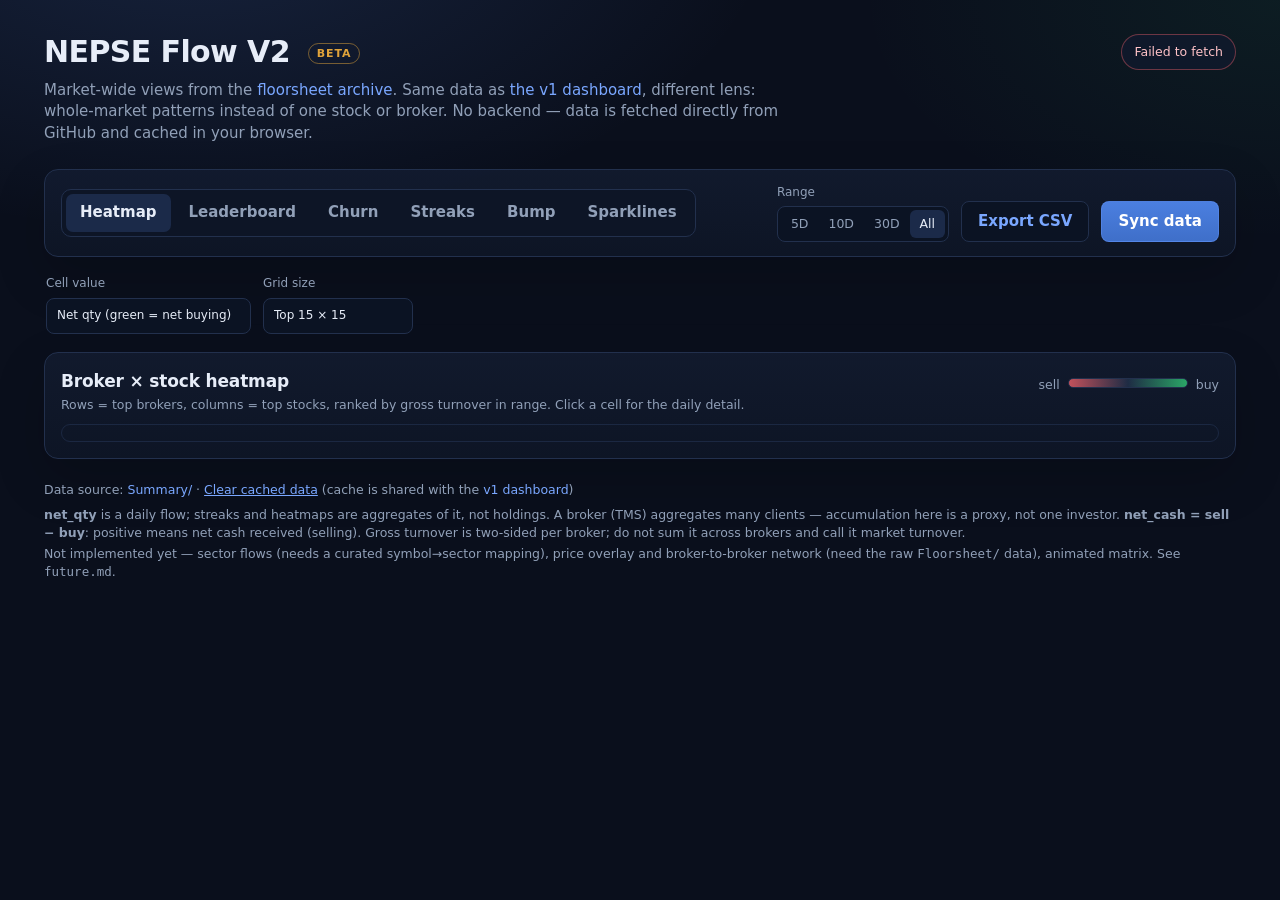
==== V2/index.html @ b1281e2b "Add V2 market-wide dashboard Heatmap, leaderboard, churn scatter, streaks, bump chart, sparklines, C" ====
<!doctype html>
<html lang="en">
<head>
  <meta charset="utf-8">
  <meta name="viewport" content="width=device-width, initial-scale=1">
  <title>NEPSE Flow V2 — Market-wide views</title>
  <meta name="description" content="Broker × stock heatmap, buyer/seller leaderboard, churn scatter, streaks, bump chart and sparklines from the NEPSE floorsheet archive. Static site, no backend.">
  <link rel="stylesheet" href="style.css">
</head>
<body>
  <header class="site-header">
    <div>
      <h1>NEPSE Flow V2 <span class="beta">beta</span></h1>
      <p class="subtitle">
        Market-wide views from the
        <a href="https://github.com/jagdishsah126/nepse-floorsheet-archive" target="_blank" rel="noopener">floorsheet archive</a>.
        Same data as <a href="../">the v1 dashboard</a>, different lens: whole-market patterns instead of one stock or broker.
        No backend — data is fetched directly from GitHub and cached in your browser.
      </p>
    </div>
    <div id="status" class="status">Starting…</div>
  </header>

  <main>
    <section class="toolbar panel">
      <div class="tabs" role="tablist" aria-label="View">
        <button class="tab active" data-view="heatmap" role="tab" aria-selected="true">Heatmap</button>
        <button class="tab" data-view="leaderboard" role="tab" aria-selected="false">Leaderboard</button>
        <button class="tab" data-view="churn" role="tab" aria-selected="false">Churn</button>
        <button class="tab" data-view="streaks" role="tab" aria-selected="false">Streaks</button>
        <button class="tab" data-view="bump" role="tab" aria-selected="false">Bump</button>
        <button class="tab" data-view="sparklines" role="tab" aria-selected="false">Sparklines</button>
      </div>

      <div class="controls">
        <label class="control">
          <span>Range</span>
          <span class="segmented" id="rangeButtons">
            <button type="button" data-range="5">5D</button>
            <button type="button" data-range="10">10D</button>
            <button type="button" data-range="30">30D</button>
            <button type="button" data-range="all" class="active">All</button>
          </span>
        </label>

        <button id="exportBtn" type="button" class="secondary">Export CSV</button>
        <button id="syncBtn" type="button" class="primary">Sync data</button>
      </div>
    </section>

    <!-- ==================================================================== -->
    <!-- Heatmap: brokers × stocks                                            -->
    <!-- ==================================================================== -->
    <section class="view" id="view-heatmap">
      <div class="view-controls">
        <label class="control">
          <span>Cell value</span>
          <select id="hmMetric">
            <option value="qty" selected>Net qty (green = net buying)</option>
            <option value="cash">Net cash (green = net buying)</option>
          </select>
        </label>
        <label class="control">
          <span>Grid size</span>
          <select id="hmSize">
            <option value="10">Top 10 × 10</option>
            <option value="15" selected>Top 15 × 15</option>
            <option value="20">Top 20 × 20</option>
            <option value="25">Top 25 × 25</option>
          </select>
        </label>
        <span id="hmMeta" class="meta"></span>
      </div>

      <section class="panel card">
        <div class="card-head">
          <div>
            <h2>Broker × stock heatmap</h2>
            <p id="hmHint" class="hint">Rows = top brokers, columns = top stocks, ranked by gross turnover in range. Click a cell for the daily detail.</p>
          </div>
          <div class="legend-scale" aria-hidden="true">
            <span class="hint">sell</span>
            <span class="legend-bar"></span>
            <span class="hint">buy</span>
          </div>
        </div>
        <div class="heatmap-scroll">
          <div id="heatmapGrid" class="heatmap-grid" role="grid" aria-label="Broker by stock net flow"></div>
        </div>
      </section>

      <section class="panel card" id="hmDetail" hidden>
        <div class="card-head">
          <h2 id="hmDetailTitle">Pair detail</h2>
          <button type="button" class="link-button" id="hmDetailClose">Close</button>
        </div>
        <div class="table-wrap short">
          <table id="hmDetailTable">
            <thead></thead>
            <tbody></tbody>
          </table>
        </div>
      </section>
    </section>

    <!-- ==================================================================== -->
    <!-- Leaderboard: net buyers / sellers                                    -->
    <!-- ==================================================================== -->
    <section class="view" id="view-leaderboard" hidden>
      <div class="view-controls">
        <label class="control">
          <span>Measure</span>
          <select id="lbMetric">
            <option value="qty" selected>Net qty</option>
            <option value="cash">Net cash</option>
          </select>
        </label>
        <label class="control">
          <span>Side</span>
          <select id="lbSide">
            <option value="both" selected>Buyers vs sellers</option>
            <option value="buy">Top buyers</option>
            <option value="sell">Top sellers</option>
          </select>
        </label>
        <label class="control">
          <span>Count</span>
          <select id="lbTop">
            <option value="10" selected>Top 10</option>
            <option value="20">Top 20</option>
            <option value="50">Top 50</option>
          </select>
        </label>
        <span id="lbMeta" class="meta"></span>
      </div>

      <section class="panel card">
        <div class="card-head">
          <div>
            <h2 id="lbTitle">Net buyers vs sellers</h2>
            <p id="lbHint" class="hint">Aggregated over the selected range. Green = net buying, red = net selling.</p>
          </div>
        </div>
        <div class="chart-wrap short">
          <canvas id="lbChart" aria-label="Leaderboard chart" role="img"></canvas>
        </div>
      </section>

      <section class="panel card">
        <div class="card-head">
          <h2>All brokers in range</h2>
          <span class="hint">Click a column header to sort.</span>
        </div>
        <div class="table-wrap">
          <table id="lbTable">
            <thead></thead>
            <tbody></tbody>
          </table>
        </div>
      </section>
    </section>

    <!-- ==================================================================== -->
    <!-- Churn scatter                                                        -->
    <!-- ==================================================================== -->
    <section class="view" id="view-churn" hidden>
      <div class="view-controls">
        <label class="control">
          <span>Points</span>
          <select id="chTop">
            <option value="250">Top 250 pairs</option>
            <option value="500" selected>Top 500 pairs</option>
            <option value="1000">Top 1000 pairs</option>
          </select>
        </label>
        <span id="chMeta" class="meta"></span>
      </div>

      <section class="panel card">
        <div class="card-head">
          <div>
            <h2>Churn scatter</h2>
            <p class="hint">
              One bubble per broker-stock pair. X = buy amount, Y = sell amount (log scale).
              Points on the diagonal are round-trips (churn); far from it = directional flow.
              <span class="legend-inline"><span class="dot buy"></span> net cash out (buying)</span>
              <span class="legend-inline"><span class="dot sell"></span> net cash in (selling)</span>
              Bubble size = contracts.
            </p>
          </div>
        </div>
        <div class="chart-wrap tall">
          <canvas id="chChart" aria-label="Churn scatter" role="img"></canvas>
        </div>
      </section>
    </section>

    <!-- ==================================================================== -->
    <!-- Streaks                                                              -->
    <!-- ==================================================================== -->
    <section class="view" id="view-streaks" hidden>
      <div class="view-controls">
        <label class="control">
          <span>Streak side</span>
          <select id="stSide">
            <option value="both" selected>Buying + selling</option>
            <option value="buy">Net-buy streaks</option>
            <option value="sell">Net-sell streaks</option>
          </select>
        </label>
        <label class="control">
          <span>Min length</span>
          <select id="stMin">
            <option value="2" selected>2+ days</option>
            <option value="3">3+ days</option>
            <option value="5">5+ days</option>
          </select>
        </label>
        <label class="control">
          <span>Rows</span>
          <select id="stTop">
            <option value="20" selected>Top 20</option>
            <option value="50">Top 50</option>
          </select>
        </label>
        <span id="stMeta" class="meta"></span>
      </div>

      <section class="panel card">
        <div class="card-head">
          <div>
            <h2>Accumulation / distribution streaks</h2>
            <p id="stHint" class="hint">Broker-stock pairs ranked by consecutive same-sign days in range. The strip shows each day: green = net buy, red = net sell, dark = no trade.</p>
          </div>
        </div>
        <div class="table-wrap">
          <table id="stTable">
            <thead></thead>
            <tbody></tbody>
          </table>
        </div>
      </section>
    </section>

    <!-- ==================================================================== -->
    <!-- Bump chart                                                           -->
    <!-- ==================================================================== -->
    <section class="view" id="view-bump" hidden>
      <div class="view-controls">
        <label class="control">
          <span>Brokers</span>
          <select id="bmTop">
            <option value="5">Top 5</option>
            <option value="10" selected>Top 10</option>
            <option value="15">Top 15</option>
          </select>
        </label>
        <span id="bmMeta" class="meta"></span>
      </div>

      <section class="panel card">
        <div class="card-head">
          <div>
            <h2>Activity leadership by day</h2>
            <p class="hint">Daily rank by gross turnover (rank 1 = most active). Lines show how leadership rotates between TMS members.</p>
          </div>
        </div>
        <div class="chart-wrap tall">
          <canvas id="bmChart" aria-label="Bump chart" role="img"></canvas>
        </div>
      </section>
    </section>

    <!-- ==================================================================== -->
    <!-- Sparklines                                                           -->
    <!-- ==================================================================== -->
    <section class="view" id="view-sparklines" hidden>
      <div class="view-controls">
        <label class="control">
          <span>Context</span>
          <select id="spMode">
            <option value="stock" selected>One stock → its brokers</option>
            <option value="broker">One broker → its stocks</option>
          </select>
        </label>
        <label class="control">
          <span id="spEntityLabel">Stock</span>
          <select id="spEntity" disabled><option>Loading…</option></select>
        </label>
        <label class="control">
          <span>Sort cards by</span>
          <select id="spSort">
            <option value="gross" selected>Gross turnover</option>
            <option value="net">Net qty</option>
          </select>
        </label>
        <span id="spMeta" class="meta"></span>
      </div>

      <section class="panel card">
        <div class="card-head">
          <div>
            <h2>Small multiples</h2>
            <p id="spHint" class="hint">Daily net qty per series, all on one shared scale so magnitudes are comparable. Green = net buy, red = net sell.</p>
          </div>
        </div>
        <div id="spGrid" class="spark-grid"></div>
      </section>
    </section>

    <footer>
      <p>
        Data source:
        <a href="https://github.com/jagdishsah126/nepse-floorsheet-archive/tree/main/Summary" target="_blank" rel="noopener">Summary/</a>
        · <button id="clearCache" type="button" class="link-button">Clear cached data</button>
        (cache is shared with the <a href="../">v1 dashboard</a>)
      </p>
      <p class="hint">
        <strong>net_qty</strong> is a daily flow; streaks and heatmaps are aggregates of it, not holdings.
        A broker (TMS) aggregates many clients — accumulation here is a proxy, not one investor.
        <strong>net_cash = sell − buy</strong>: positive means net cash received (selling).
        Gross turnover is two-sided per broker; do not sum it across brokers and call it market turnover.
      </p>
      <p class="hint">
        Not implemented yet — sector flows (needs a curated symbol→sector mapping),
        price overlay and broker-to-broker network (need the raw <code>Floorsheet/</code> data),
        animated matrix. See <code>future.md</code>.
      </p>
    </footer>
  </main>

  <noscript>This dashboard needs JavaScript enabled.</noscript>

  <script src="../vendor/chart.umd.min.js"></script>
  <script src="../vendor/papaparse.min.js"></script>
  <script src="data.js"></script>
  <script src="app.js"></script>
</body>
</html>
---- V2/style.css ----
/* NEPSE Flow V2 — same theme as v1, plus heatmap / sparkline / streak styles. */

:root {
  color-scheme: dark;
  --bg: #0a0f1c;
  --bg-2: #0e1526;
  --panel: #111a2e;
  --panel-2: #0d1526;
  --border: #22304d;
  --text: #e7edf8;
  --muted: #91a0b8;
  --accent: #5b8def;
  --accent-2: #7aa7ff;
  --green: #2fbf71;
  --red: #e15b64;
  --amber: #e0a33a;
  --radius: 14px;
}

* {
  box-sizing: border-box;
}

html,
body {
  margin: 0;
  padding: 0;
}

body {
  background:
    radial-gradient(900px 500px at 15% -10%, rgba(91, 141, 239, 0.16), transparent 65%),
    radial-gradient(700px 400px at 100% 0%, rgba(47, 191, 113, 0.08), transparent 60%),
    var(--bg);
  color: var(--text);
  font-family: Inter, ui-sans-serif, system-ui, -apple-system, "Segoe UI", Roboto, "Helvetica Neue", Arial, sans-serif;
  font-size: 15px;
  line-height: 1.45;
  min-height: 100vh;
}

a {
  color: var(--accent-2);
  text-decoration: none;
}

a:hover {
  text-decoration: underline;
}

.site-header {
  max-width: 1240px;
  margin: 0 auto;
  padding: 30px 24px 10px;
  display: flex;
  align-items: flex-start;
  justify-content: space-between;
  gap: 20px;
}

h1 {
  margin: 0;
  font-size: clamp(22px, 3vw, 30px);
  letter-spacing: -0.02em;
}

.beta {
  display: inline-block;
  vertical-align: middle;
  margin-left: 8px;
  padding: 2px 8px;
  border: 1px solid rgba(224, 163, 58, 0.5);
  border-radius: 999px;
  color: var(--amber);
  font-size: 11px;
  font-weight: 700;
  letter-spacing: 0.08em;
  text-transform: uppercase;
}

.subtitle {
  margin: 6px 0 0;
  color: var(--muted);
  max-width: 760px;
}

.status {
  flex: 0 0 auto;
  margin-top: 4px;
  padding: 8px 12px;
  border: 1px solid var(--border);
  border-radius: 999px;
  background: rgba(17, 26, 46, 0.8);
  color: var(--muted);
  font-size: 12.5px;
  white-space: nowrap;
}

.status.ready {
  color: #b7e4c7;
  border-color: rgba(47, 191, 113, 0.35);
}

.status.busy {
  color: var(--accent-2);
  border-color: rgba(91, 141, 239, 0.45);
}

.status.warn {
  color: #ffd79a;
  border-color: rgba(224, 163, 58, 0.45);
}

.status.error {
  color: #ffc2c7;
  border-color: rgba(225, 91, 100, 0.45);
}

main {
  max-width: 1240px;
  margin: 0 auto;
  padding: 14px 24px 40px;
}

.panel {
  background: linear-gradient(180deg, rgba(17, 26, 46, 0.95), rgba(13, 21, 38, 0.95));
  border: 1px solid var(--border);
  border-radius: var(--radius);
  box-shadow: 0 20px 50px rgba(0, 0, 0, 0.18);
}

.toolbar {
  padding: 14px 16px;
  display: flex;
  flex-wrap: wrap;
  align-items: center;
  justify-content: space-between;
  gap: 14px;
}

.tabs {
  display: inline-flex;
  gap: 4px;
  padding: 4px;
  background: var(--panel-2);
  border: 1px solid var(--border);
  border-radius: 10px;
  flex-wrap: wrap;
}

.tab {
  appearance: none;
  border: 0;
  background: transparent;
  color: var(--muted);
  padding: 8px 14px;
  border-radius: 7px;
  font: inherit;
  font-weight: 600;
  cursor: pointer;
}

.tab.active {
  background: #1b2a49;
  color: var(--text);
}

.controls {
  display: flex;
  flex-wrap: wrap;
  align-items: flex-end;
  gap: 12px;
}

.control {
  display: flex;
  flex-direction: column;
  gap: 5px;
  color: var(--muted);
  font-size: 12px;
}

select,
input[type="search"] {
  appearance: none;
  background: #0b1323;
  color: var(--text);
  border: 1px solid var(--border);
  border-radius: 8px;
  padding: 8px 10px;
  font: inherit;
  min-height: 36px;
}

select {
  min-width: 150px;
  max-width: 100%;
}

select:focus,
input:focus,
button:focus-visible {
  outline: 2px solid rgba(91, 141, 239, 0.75);
  outline-offset: 1px;
}

.segmented {
  display: inline-flex;
  padding: 3px;
  background: #0b1323;
  border: 1px solid var(--border);
  border-radius: 8px;
}

.segmented button {
  appearance: none;
  border: 0;
  background: transparent;
  color: var(--muted);
  padding: 5px 10px;
  border-radius: 6px;
  font: inherit;
  font-size: 12.5px;
  cursor: pointer;
}

.segmented button.active {
  background: #1b2a49;
  color: var(--text);
}

button.primary {
  appearance: none;
  border: 1px solid rgba(91, 141, 239, 0.55);
  background: linear-gradient(180deg, #4b7fe0, #3f6fc9);
  color: #fff;
  border-radius: 8px;
  padding: 9px 16px;
  font: inherit;
  font-weight: 600;
  cursor: pointer;
  min-height: 36px;
}

button.primary:disabled {
  opacity: 0.55;
  cursor: progress;
}

button.secondary {
  appearance: none;
  border: 1px solid var(--border);
  background: #0b1323;
  color: var(--accent-2);
  border-radius: 8px;
  padding: 9px 16px;
  font: inherit;
  font-weight: 600;
  cursor: pointer;
  min-height: 36px;
}

.meta {
  color: var(--muted);
  font-size: 12.5px;
}

.view {
  margin-top: 12px;
}

.view-controls {
  display: flex;
  flex-wrap: wrap;
  align-items: flex-end;
  gap: 12px;
  padding: 6px 2px 10px;
}

.card {
  padding: 16px;
  margin-top: 8px;
}

.card-head {
  display: flex;
  align-items: flex-start;
  justify-content: space-between;
  gap: 16px;
  margin-bottom: 10px;
}

.card-head h2 {
  margin: 0;
  font-size: 17px;
  letter-spacing: -0.01em;
}

.hint {
  color: var(--muted);
  font-size: 12.5px;
  margin: 3px 0 0;
}

.hint.warn {
  color: #ffd79a;
}

.legend-scale {
  display: flex;
  align-items: center;
  gap: 8px;
  flex: 0 0 auto;
  padding-top: 4px;
}

.legend-bar {
  width: 120px;
  height: 10px;
  border-radius: 5px;
  border: 1px solid var(--border);
  background: linear-gradient(90deg, rgba(225, 91, 100, 0.85), rgba(111, 155, 216, 0.15), rgba(47, 191, 113, 0.85));
}

.legend-inline {
  white-space: nowrap;
}

.dot {
  display: inline-block;
  width: 9px;
  height: 9px;
  border-radius: 50%;
  margin: 0 4px 0 8px;
  vertical-align: baseline;
}

.dot.buy {
  background: var(--green);
}

.dot.sell {
  background: var(--red);
}

.chart-wrap {
  position: relative;
  margin: 8px 0 12px;
}

.chart-wrap.short {
  height: 340px;
}

.chart-wrap.tall {
  height: 520px;
}

canvas {
  max-width: 100%;
}

/* ------------------------------------------------------------------ */
/* Heatmap                                                             */
/* ------------------------------------------------------------------ */
.heatmap-scroll {
  overflow: auto;
  max-height: 70vh;
  border: 1px solid rgba(34, 48, 77, 0.7);
  border-radius: 10px;
  -webkit-overflow-scrolling: touch;
}

.heatmap-grid {
  display: grid;
  grid-template-columns: 200px repeat(var(--hm-cols, 15), minmax(52px, 1fr));
  gap: 2px;
  padding: 8px;
  min-width: max-content;
}

.hm-corner {
  font-size: 10.5px;
  color: var(--muted);
  align-self: end;
  padding: 4px 6px;
  position: sticky;
  left: 0;
  background: #101a2f;
  z-index: 3;
}

.hm-row-head {
  font-size: 12px;
  color: var(--text);
  padding: 4px 6px;
  white-space: nowrap;
  overflow: hidden;
  text-overflow: ellipsis;
  position: sticky;
  left: 0;
  background: #101a2f;
  z-index: 2;
  border-right: 1px solid rgba(34, 48, 77, 0.7);
  font-variant-numeric: tabular-nums;
}

.hm-col-head {
  writing-mode: vertical-rl;
  transform: rotate(180deg);
  font-size: 11px;
  color: var(--text);
  padding: 6px 2px;
  height: 110px;
  overflow: hidden;
  text-overflow: ellipsis;
  white-space: nowrap;
  text-align: left;
  font-weight: 600;
  position: sticky;
  top: 0;
  background: #101a2f;
  z-index: 2;
}

.hm-cell {
  appearance: none;
  border: 0;
  height: 26px;
  padding: 0;
  font-size: 10.5px;
  font-variant-numeric: tabular-nums;
  color: rgba(231, 237, 248, 0.92);
  cursor: pointer;
  border-radius: 3px;
  overflow: hidden;
}

.hm-cell:hover {
  outline: 2px solid rgba(122, 167, 255, 0.8);
  outline-offset: -2px;
}

.hm-cell.empty {
  background: rgba(11, 19, 35, 0.5);
  cursor: default;
  box-shadow: inset 0 0 0 1px rgba(34, 48, 77, 0.35);
}

/* ------------------------------------------------------------------ */
/* Tables                                                              */
/* ------------------------------------------------------------------ */
.table-wrap {
  max-height: 460px;
  overflow: auto;
  -webkit-overflow-scrolling: touch;
  border: 1px solid rgba(34, 48, 77, 0.7);
  border-radius: 10px;
}

.table-wrap.short {
  max-height: 320px;
}

table {
  width: 100%;
  border-collapse: collapse;
  font-size: 13px;
}

thead th {
  position: sticky;
  top: 0;
  z-index: 1;
  background: #101a2f;
  color: var(--muted);
  text-align: right;
  font-weight: 600;
  font-size: 11.5px;
  text-transform: uppercase;
  letter-spacing: 0.045em;
  padding: 10px 12px;
  border-bottom: 1px solid var(--border);
  white-space: nowrap;
}

thead th:first-child {
  text-align: left;
}

thead th.sortable {
  cursor: pointer;
  user-select: none;
}

thead th.sortable:hover {
  color: var(--text);
}

thead th.sortable::after {
  content: '↕';
  margin-left: 5px;
  opacity: 0.45;
}

thead th.sortable.asc::after {
  content: '↑';
  opacity: 1;
  color: var(--accent-2);
}

thead th.sortable.desc::after {
  content: '↓';
  opacity: 1;
  color: var(--accent-2);
}

tbody td {
  padding: 8px 12px;
  border-bottom: 1px solid rgba(34, 48, 77, 0.45);
  text-align: right;
  font-variant-numeric: tabular-nums;
  white-space: nowrap;
}

tbody td:first-child {
  text-align: left;
  white-space: normal;
}

tbody tr:hover {
  background: rgba(91, 141, 239, 0.06);
}

td.pos {
  color: var(--green);
}

td.neg {
  color: var(--red);
}

/* ------------------------------------------------------------------ */
/* Streaks                                                             */
/* ------------------------------------------------------------------ */
.streak-strip {
  display: inline-flex;
  gap: 2px;
  vertical-align: middle;
}

.streak-day {
  width: 9px;
  height: 16px;
  border-radius: 2px;
  background: rgba(11, 19, 35, 0.85);
  box-shadow: inset 0 0 0 1px rgba(34, 48, 77, 0.45);
}

.streak-day.pos {
  background: var(--green);
  box-shadow: none;
}

.streak-day.neg {
  background: var(--red);
  box-shadow: none;
}

/* ------------------------------------------------------------------ */
/* Sparklines                                                          */
/* ------------------------------------------------------------------ */
.spark-grid {
  display: grid;
  grid-template-columns: repeat(auto-fill, minmax(210px, 1fr));
  gap: 10px;
}

.spark-card {
  border: 1px solid rgba(34, 48, 77, 0.7);
  border-radius: 10px;
  background: rgba(11, 19, 35, 0.65);
  padding: 9px 11px;
  min-width: 0;
}

.spark-head {
  display: flex;
  align-items: baseline;
  justify-content: space-between;
  gap: 8px;
  margin-bottom: 4px;
}

.spark-name {
  overflow: hidden;
  text-overflow: ellipsis;
  white-space: nowrap;
  font-size: 12.5px;
  font-weight: 600;
}

.spark-value {
  flex: 0 0 auto;
  font-size: 12px;
  font-variant-numeric: tabular-nums;
  color: var(--muted);
}

.spark-value.pos {
  color: var(--green);
}

.spark-value.neg {
  color: var(--red);
}

.spark-svg {
  display: block;
  width: 100%;
  max-width: 190px;
}

footer {
  max-width: 1240px;
  margin: 22px auto 0;
  color: var(--muted);
  font-size: 12.5px;
}

footer p {
  margin: 6px 0;
}

.link-button {
  appearance: none;
  border: 0;
  background: transparent;
  color: var(--accent-2);
  font: inherit;
  padding: 0;
  cursor: pointer;
  text-decoration: underline;
}

@media (max-width: 720px) {
  .site-header {
    flex-direction: column;
    padding-top: 22px;
  }

  .status {
    white-space: normal;
  }

  .toolbar {
    align-items: stretch;
  }

  .tabs {
    width: 100%;
  }

  .tab {
    flex: 1;
    padding: 8px 8px;
    font-size: 13px;
  }

  .controls {
    width: 100%;
  }

  .control {
    flex: 1 1 45%;
  }

  .segmented {
    width: 100%;
  }

  .segmented button {
    flex: 1;
  }

  .card-head {
    flex-direction: column;
    gap: 4px;
  }

  .chart-wrap.short,
  .chart-wrap.tall {
    height: 360px;
  }

  tbody td:first-child,
  thead th:first-child {
    min-width: 150px;
  }

  .heatmap-grid {
    grid-template-columns: 150px repeat(var(--hm-cols, 15), minmax(44px, 1fr));
  }

  .hm-cell {
    font-size: 0;
  }
}
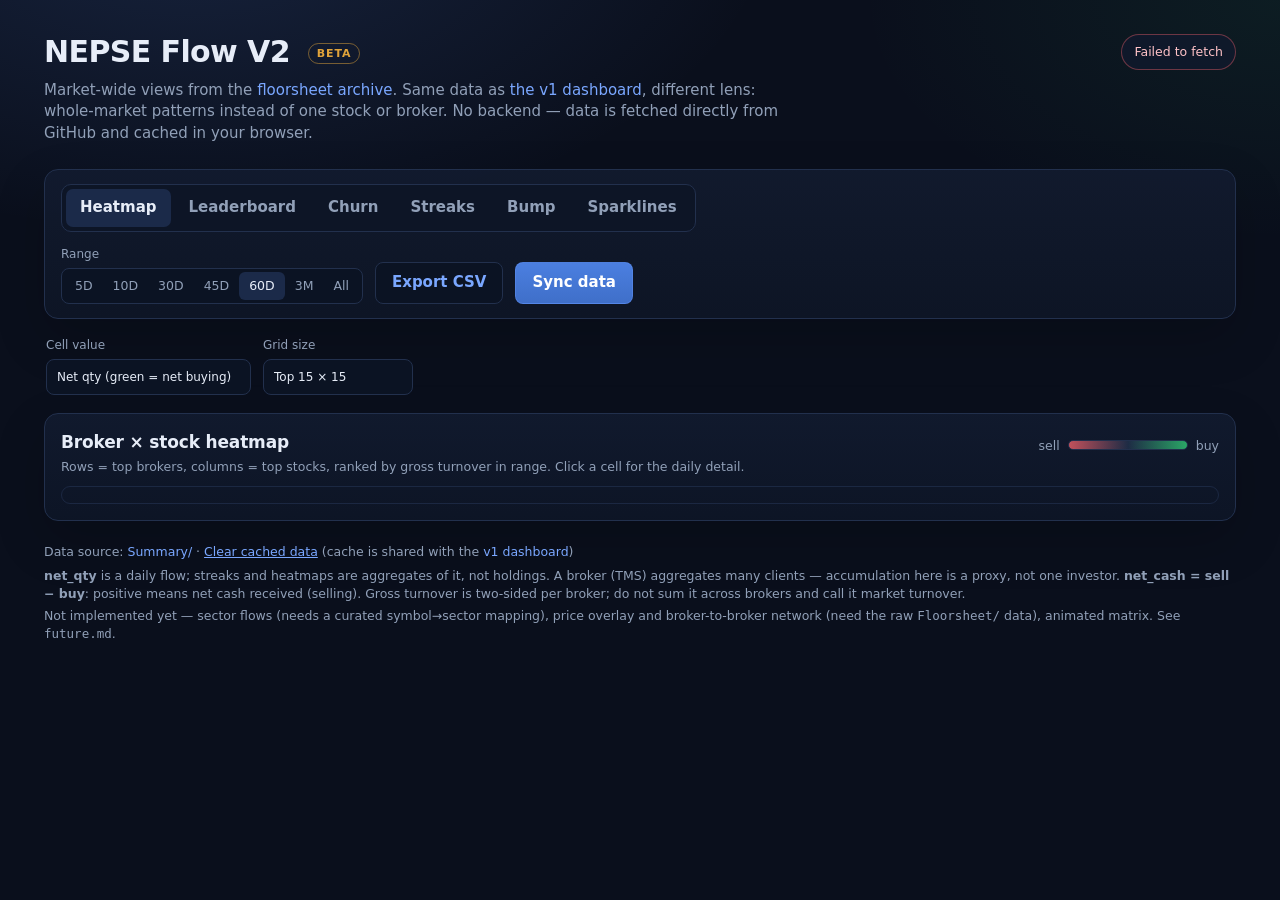
==== commit 44e17277: "Port V2 to the range-scoped loader and columnar index V2 still downloaded and parsed every day in th" ====
--- a/V2/index.html
+++ b/V2/index.html
@@ -39,7 +39,10 @@
             <button type="button" data-range="5">5D</button>
             <button type="button" data-range="10">10D</button>
             <button type="button" data-range="30">30D</button>
-            <button type="button" data-range="all" class="active">All</button>
+            <button type="button" data-range="45">45D</button>
+            <button type="button" data-range="60" class="active">60D</button>
+            <button type="button" data-range="90">3M</button>
+            <button type="button" data-range="all">All</button>
           </span>
         </label>
 
